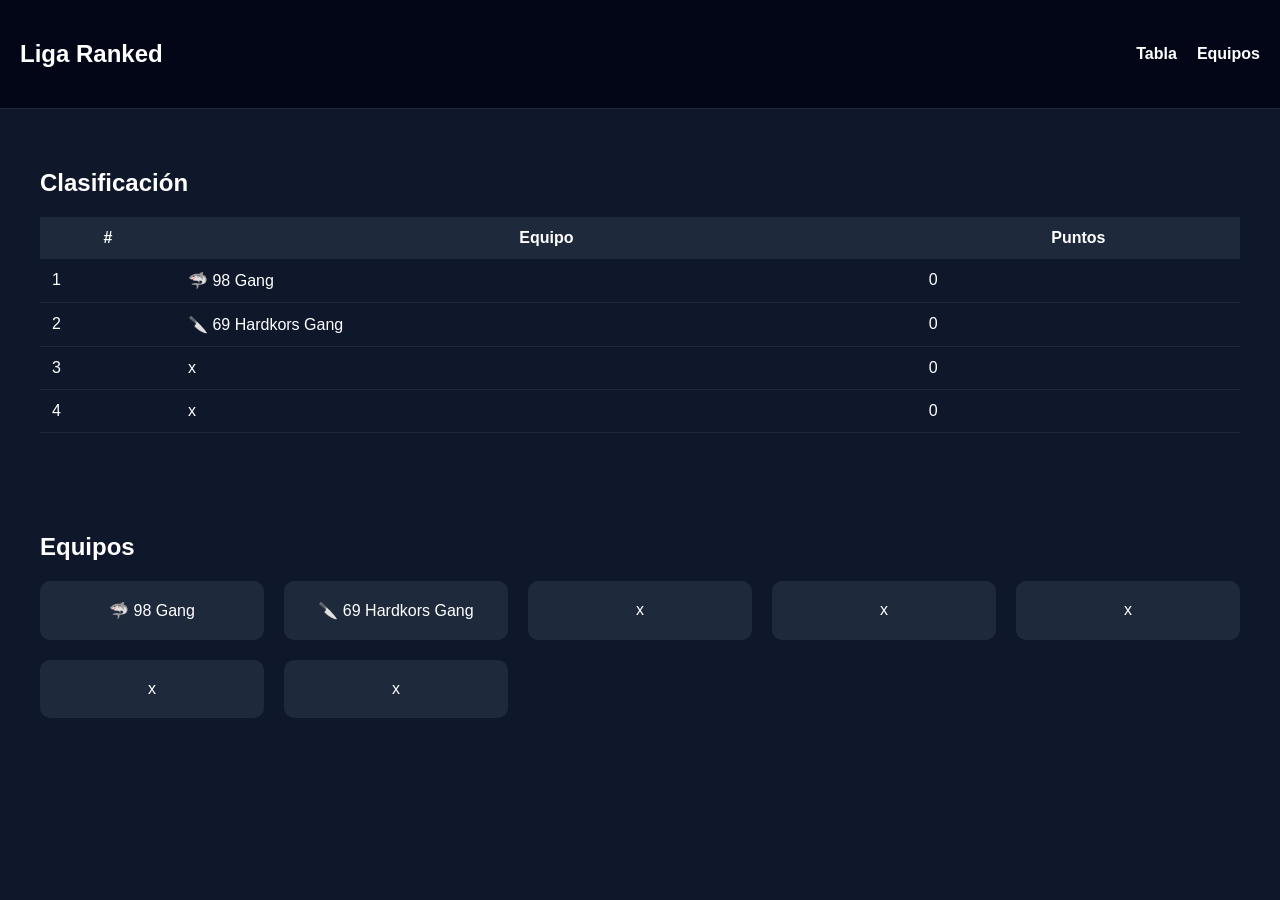
==== index.html @ cc08e944 "Add files via upload" ====
<!DOCTYPE html>
<html lang="es">
<head>
<meta charset="UTF-8">
<title>Liga Ranked</title>
<link rel="stylesheet" href="style.css">
</head>

<body>

<nav>
    <h1>Liga Ranked</h1>
    <ul>
        <li><a href="#tabla">Tabla</a></li>
        <li><a href="#equipos">Equipos</a></li>
    </ul>
</nav>

<section id="tabla">
    <h2>Clasificación</h2>

    <table>
        <thead>
            <tr>
                <th>#</th>
                <th>Equipo</th>
                <th>Puntos</th>
            </tr>
        </thead>

        <tbody id="ranking">
        </tbody>
    </table>
</section>


<section id="equipos">
    <h2>Equipos</h2>

    <div class="equipos">
        <div class="equipo">🦈 98 Gang</div>
        <div class="equipo">🔪 69 Hardkors Gang</div>
        <div class="equipo">x</div>
        <div class="equipo">x</div>
        <div class="equipo">x</div>
        <div class="equipo">x</div>
        <div class="equipo">x</div>
    </div>
    <div id="ventanaJugadores" class="ventana">
        <h3 id="tituloEquipo"></h3>
        <ul id="listaJugadores"></ul>
    </div>
</section>

<script src="script.js"></script>

</body>
</html>
---- style.css ----
body{
    margin:0;
    font-family:Arial;
    background:#0f172a;
    color:white;
}

/* NAVBAR */

nav{
    display:flex;
    justify-content:space-between;
    align-items:center;
    padding:20px;
    background:#020617;
    border-bottom:1px solid #1e293b;
}

nav ul{
    display:flex;
    list-style:none;
    gap:20px;
}

nav a{
    color:white;
    text-decoration:none;
    font-weight:bold;
}

nav a:hover{
    color:#38bdf8;
}

/* SECCIONES */

section{
    padding:40px;
}

/* TABLA */

table{
    width:100%;
    border-collapse:collapse;
    margin-top:20px;
}

th{
    background:#1e293b;
    padding:12px;
}

td{
    padding:12px;
    border-bottom:1px solid #1e293b;
}

tr:hover{
    background:#1e293b;
}

/* EQUIPOS */

.equipos{
    display:grid;
    grid-template-columns:repeat(auto-fit,minmax(200px,1fr));
    gap:20px;
}

.equipo{
    background:#1e293b;
    padding:20px;
    border-radius:10px;
    text-align:center;
}

.ventana{
    margin-top:20px;
    background:#020617;
    padding:20px;
    border-radius:10px;
    display:none;
}

.ventana ul{
    list-style:none;
    padding:0;
}

.ventana li{
    padding:6px 0;
    border-bottom:1px solid #1e293b;
}

.equipo{
    cursor:pointer;
}
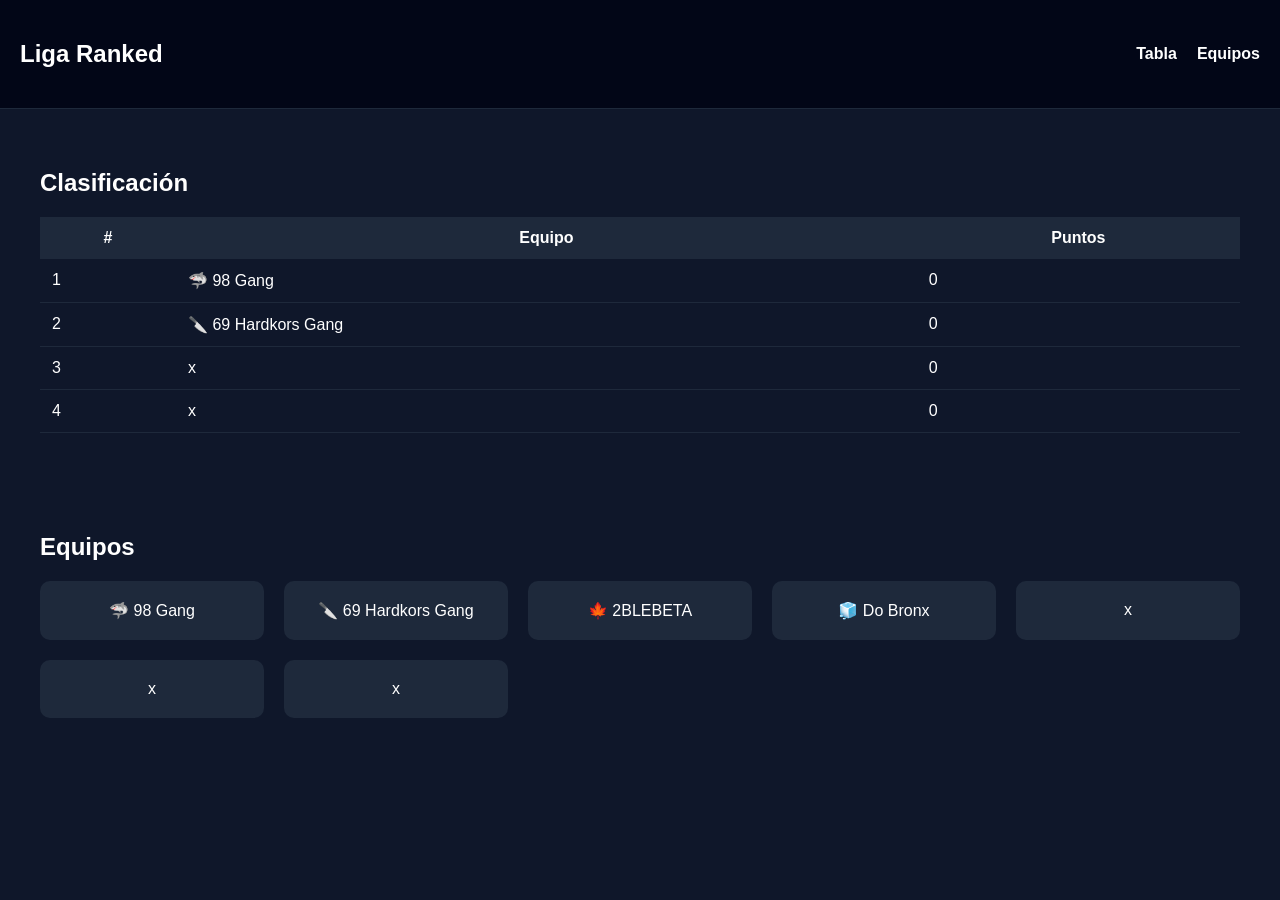
==== commit 06dbb842: "Fix HTML structure and add new teams" ====
--- a/index.html
+++ b/index.html
@@ -40,8 +40,8 @@
     <div class="equipos">
         <div class="equipo">🦈 98 Gang</div>
         <div class="equipo">🔪 69 Hardkors Gang</div>
-        <div class="equipo">x</div>
-        <div class="equipo">x</div>
+        <div class="equipo">🍁 2BLEBETA</div>
+        <div class="equipo">🧊 Do Bronx</div>
         <div class="equipo">x</div>
         <div class="equipo">x</div>
         <div class="equipo">x</div>
@@ -55,4 +55,5 @@
 <script src="script.js"></script>
 
 </body>
-</html>+
+</html>
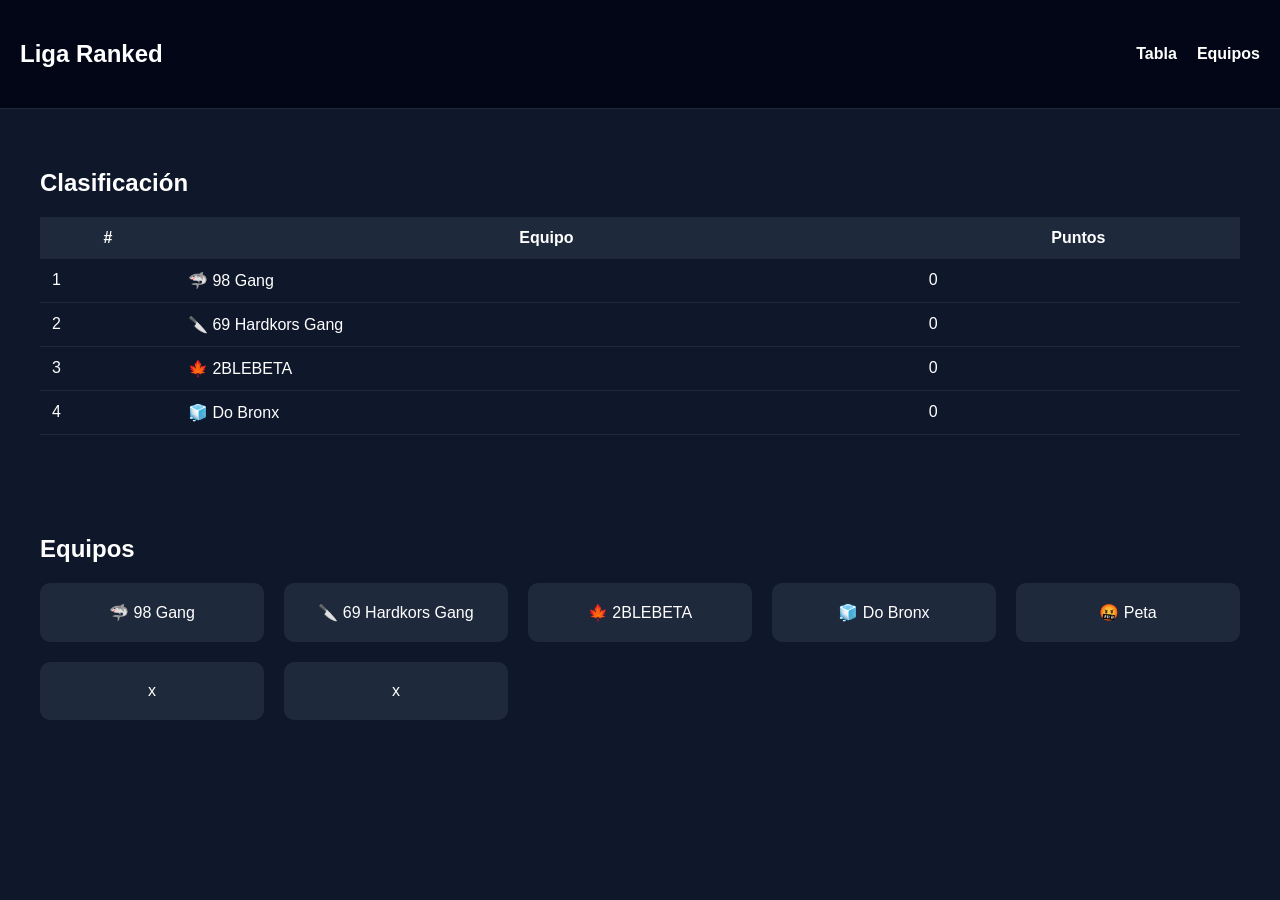
==== commit 1536e328: "Add new team '🤬 Peta' to equipos section Added a new team '🤬 Peta' to the teams section." ====
--- a/index.html
+++ b/index.html
@@ -42,7 +42,7 @@
         <div class="equipo">🔪 69 Hardkors Gang</div>
         <div class="equipo">🍁 2BLEBETA</div>
         <div class="equipo">🧊 Do Bronx</div>
-        <div class="equipo">x</div>
+        <div class="equipo">🤬 Peta</div>
         <div class="equipo">x</div>
         <div class="equipo">x</div>
     </div>
@@ -57,3 +57,4 @@
 </body>
 
 </html>
+
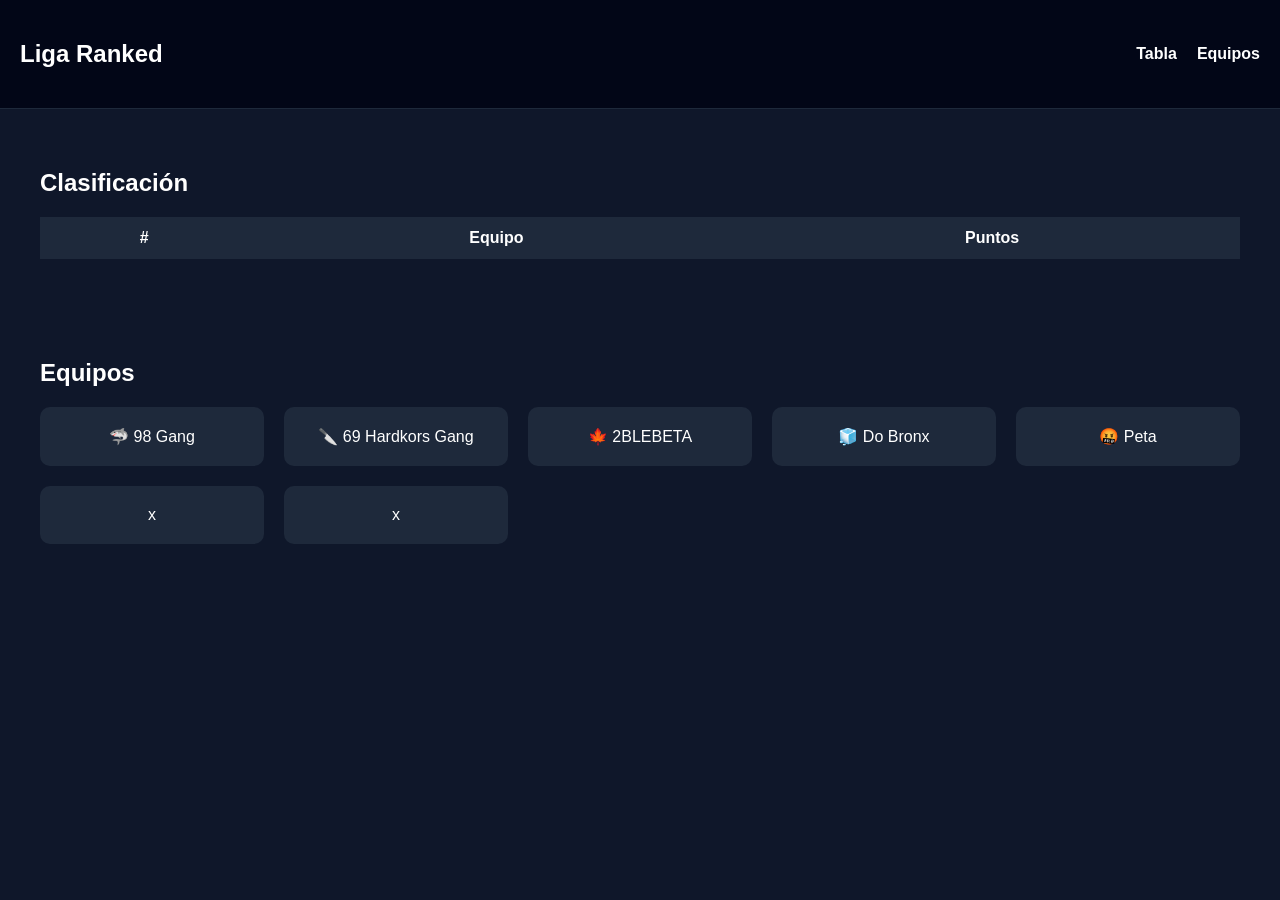
==== commit 48c82967: "Update index.html" ====
--- a/index.html
+++ b/index.html
@@ -55,6 +55,6 @@
 <script src="script.js"></script>
 
 </body>
-
 </html>
 
+
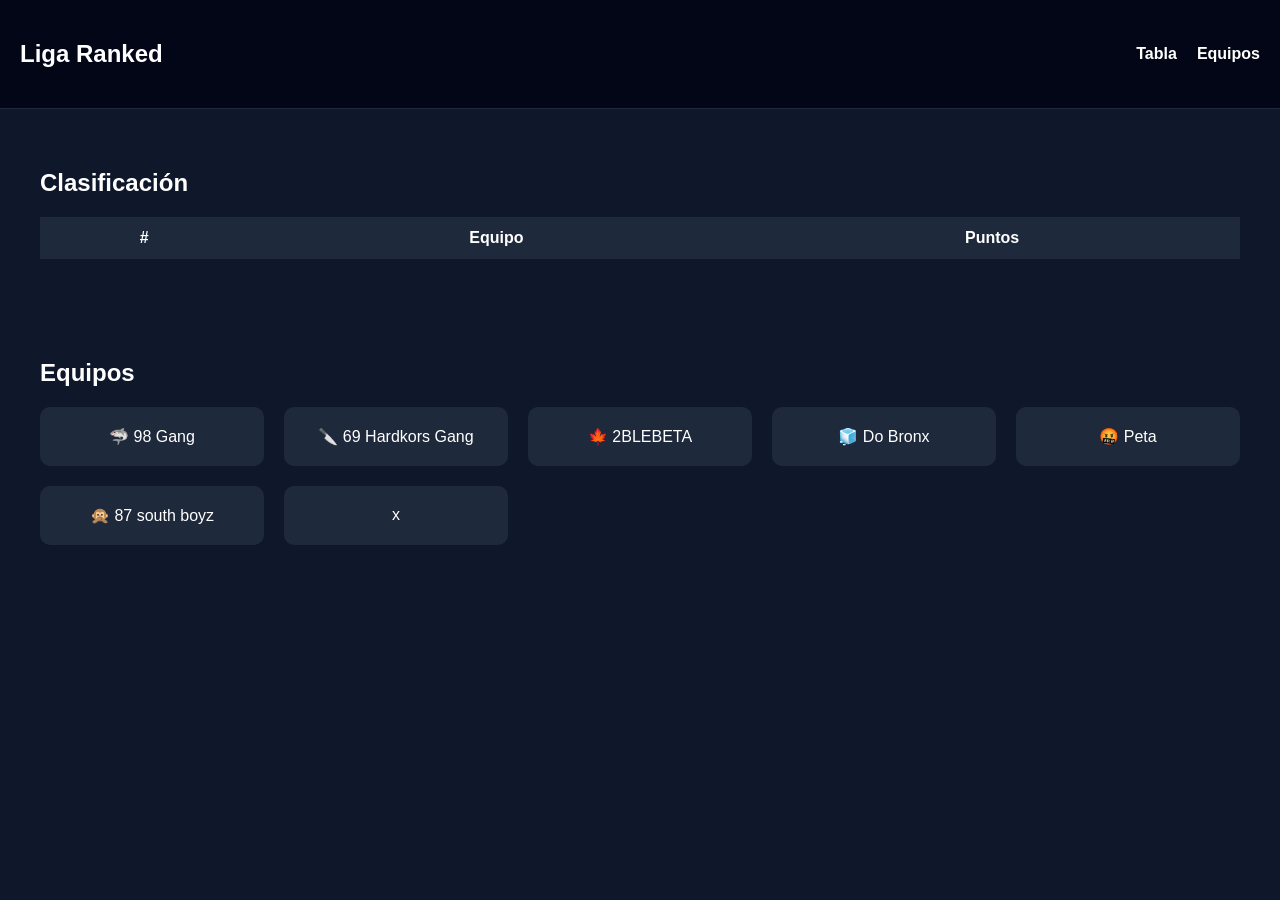
==== commit 1fd07b3d: "Add new team to equipos section Added a new team '🙊 87 south boyz' to the equipos section." ====
--- a/index.html
+++ b/index.html
@@ -43,7 +43,7 @@
         <div class="equipo">🍁 2BLEBETA</div>
         <div class="equipo">🧊 Do Bronx</div>
         <div class="equipo">🤬 Peta</div>
-        <div class="equipo">x</div>
+        <div class="equipo">🙊 87 south boyz</div>
         <div class="equipo">x</div>
     </div>
     <div id="ventanaJugadores" class="ventana">
@@ -58,3 +58,4 @@
 </html>
 
 
+
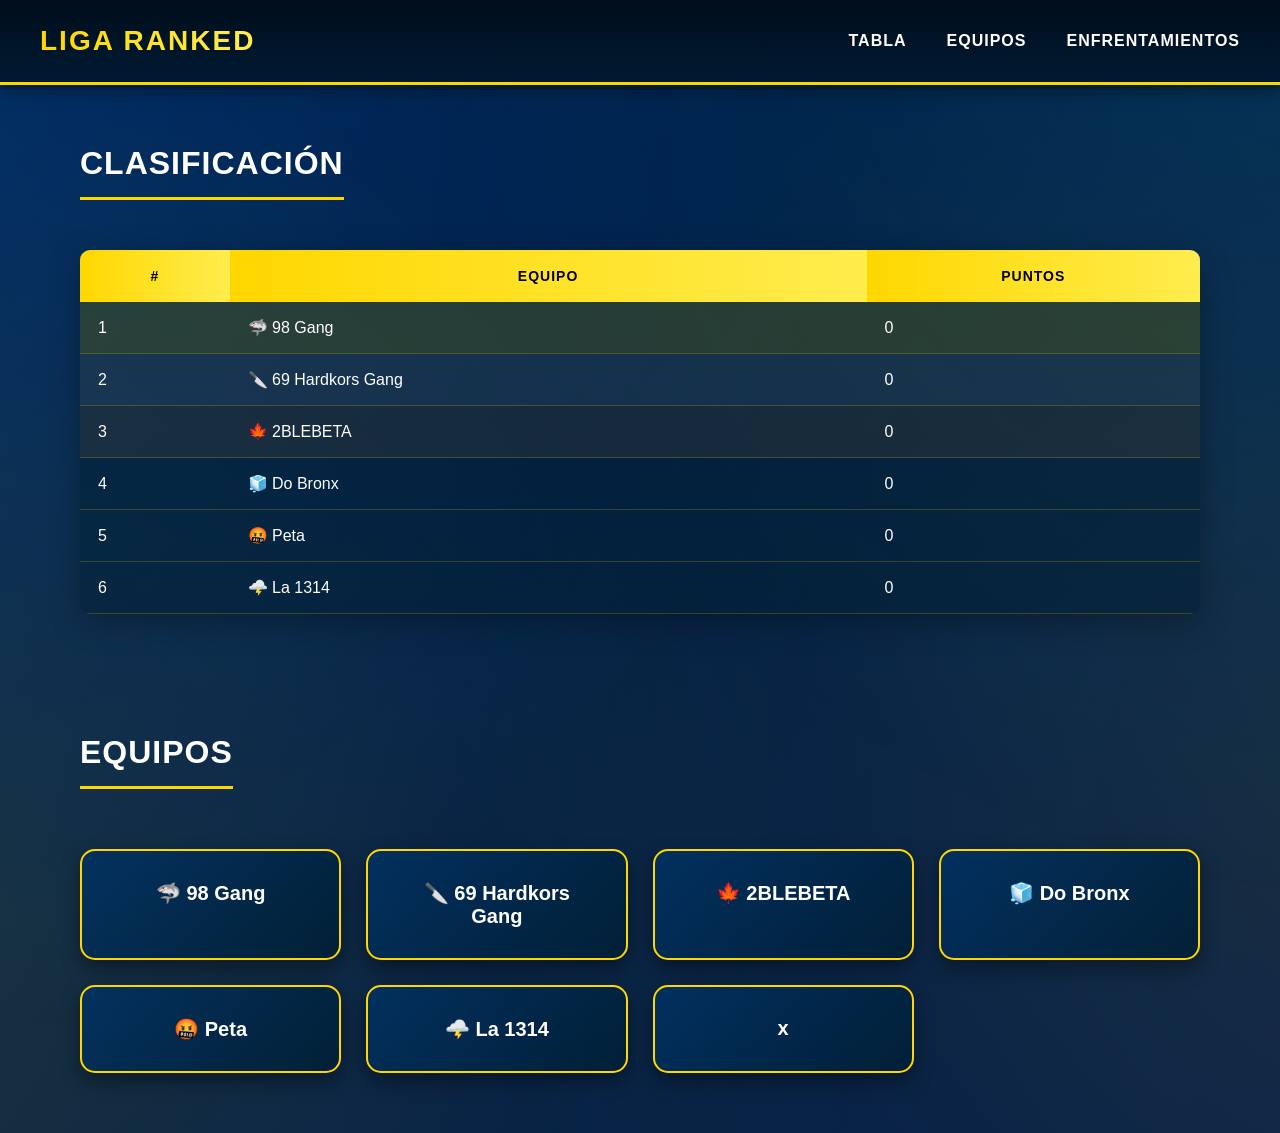
==== commit 58d42154: "Add files via upload" ====
--- a/index.html
+++ b/index.html
@@ -11,8 +11,9 @@
 <nav>
     <h1>Liga Ranked</h1>
     <ul>
-        <li><a href="#tabla">Tabla</a></li>
+        <li><a href="index.html">Tabla</a></li>
         <li><a href="#equipos">Equipos</a></li>
+        <li><a href="enfrentamientos.html">Enfrentamientos</a></li>
     </ul>
 </nav>
 
@@ -43,7 +44,7 @@
         <div class="equipo">🍁 2BLEBETA</div>
         <div class="equipo">🧊 Do Bronx</div>
         <div class="equipo">🤬 Peta</div>
-        <div class="equipo">🙊 87 south boyz</div>
+        <div class="equipo">🌩️  La 1314</div>
         <div class="equipo">x</div>
     </div>
     <div id="ventanaJugadores" class="ventana">
@@ -55,7 +56,4 @@
 <script src="script.js"></script>
 
 </body>
-</html>
-
-
-
+</html>
--- a/style.css
+++ b/style.css
@@ -1,8 +1,105 @@
+* {
+    margin: 0;
+    padding: 0;
+    box-sizing: border-box;
+}
+
+@keyframes gradientShift {
+    0% {
+        background-position: 0% 50%;
+    }
+    50% {
+        background-position: 100% 50%;
+    }
+    100% {
+        background-position: 0% 50%;
+    }
+}
+
+@keyframes float {
+    0%, 100% {
+        transform: translateY(0px) translateX(0px);
+    }
+    25% {
+        transform: translateY(-30px) translateX(20px);
+    }
+    50% {
+        transform: translateY(-60px) translateX(-20px);
+    }
+    75% {
+        transform: translateY(-30px) translateX(30px);
+    }
+}
+
+@keyframes pulse {
+    0%, 100% {
+        opacity: 0.3;
+        transform: scale(1);
+    }
+    50% {
+        opacity: 0.6;
+        transform: scale(1.1);
+    }
+}
+
+@keyframes orb-movement {
+    0% {
+        transform: translate(0, 0);
+        opacity: 0.4;
+    }
+    25% {
+        opacity: 0.6;
+    }
+    50% {
+        transform: translate(100px, -100px);
+        opacity: 0.5;
+    }
+    75% {
+        opacity: 0.4;
+    }
+    100% {
+        transform: translate(0, 0);
+        opacity: 0.4;
+    }
+}
+
 body{
-    margin:0;
-    font-family:Arial;
-    background:#0f172a;
-    color:white;
+    font-family: 'Segoe UI', Tahoma, Geneva, Verdana, sans-serif;
+    background: linear-gradient(-45deg, #001a33, #003366, #001a4d, #002244);
+    background-size: 400% 400%;
+    animation: gradientShift 15s ease infinite;
+    color: white;
+    min-height: 100vh;
+    overflow-x: hidden;
+    position: relative;
+}
+
+body::before {
+    content: '';
+    position: fixed;
+    top: -50%;
+    left: -50%;
+    width: 200%;
+    height: 200%;
+    background: radial-gradient(circle at 20% 30%, rgba(0, 102, 255, 0.2) 0%, transparent 40%),
+                radial-gradient(circle at 80% 70%, rgba(255, 215, 0, 0.1) 0%, transparent 40%);
+    animation: orb-movement 20s ease-in-out infinite;
+    pointer-events: none;
+    z-index: -1;
+}
+
+body::after {
+    content: '';
+    position: fixed;
+    bottom: -50%;
+    right: -50%;
+    width: 200%;
+    height: 200%;
+    background: radial-gradient(circle at 80% 20%, rgba(0, 153, 204, 0.15) 0%, transparent 40%),
+                radial-gradient(circle at 20% 80%, rgba(255, 215, 0, 0.1) 0%, transparent 40%);
+    animation: orb-movement 25s ease-in-out infinite reverse;
+    pointer-events: none;
+    z-index: -1;
 }
 
 /* NAVBAR */
@@ -11,31 +108,76 @@
     display:flex;
     justify-content:space-between;
     align-items:center;
-    padding:20px;
-    background:#020617;
-    border-bottom:1px solid #1e293b;
+    padding: 25px 40px;
+    background: linear-gradient(180deg, #000d1a 0%, #001a33 100%);
+    border-bottom: 3px solid #ffd700;
+    box-shadow: 0 4px 15px rgba(0,0,0,0.5);
+}
+
+nav h1 {
+    font-size: 28px;
+    font-weight: 900;
+    letter-spacing: 2px;
+    text-transform: uppercase;
+    background: linear-gradient(90deg, #ffd700, #ffed4e);
+    -webkit-background-clip: text;
+    -webkit-text-fill-color: transparent;
+    background-clip: text;
 }
 
 nav ul{
     display:flex;
     list-style:none;
-    gap:20px;
+    gap:40px;
 }
 
 nav a{
-    color:white;
+    color: white;
     text-decoration:none;
-    font-weight:bold;
-}
-
-nav a:hover{
-    color:#38bdf8;
+    font-weight: 600;
+    font-size: 16px;
+    text-transform: uppercase;
+    letter-spacing: 1px;
+    transition: all 0.3s ease;
+    position: relative;
+}
+
+nav a::after {
+    content: '';
+    position: absolute;
+    bottom: -5px;
+    left: 0;
+    width: 0;
+    height: 2px;
+    background: #ffd700;
+    transition: width 0.3s ease;
+}
+
+nav a:hover {
+    color: #ffd700;
+}
+
+nav a:hover::after {
+    width: 100%;
 }
 
 /* SECCIONES */
 
 section{
-    padding:40px;
+    padding: 60px 40px;
+    max-width: 1200px;
+    margin: 0 auto;
+}
+
+section h2 {
+    font-size: 32px;
+    font-weight: 900;
+    text-transform: uppercase;
+    margin-bottom: 30px;
+    letter-spacing: 1px;
+    border-bottom: 3px solid #ffd700;
+    padding-bottom: 15px;
+    display: inline-block;
 }
 
 /* TABLA */
@@ -44,55 +186,561 @@
     width:100%;
     border-collapse:collapse;
     margin-top:20px;
+    background: rgba(0, 30, 51, 0.5);
+    border-radius: 10px;
+    overflow: hidden;
+    box-shadow: 0 8px 32px rgba(0, 0, 0, 0.3);
+}
+
+thead {
+    background: linear-gradient(90deg, #003366, #004d99);
 }
 
 th{
-    background:#1e293b;
-    padding:12px;
+    background: linear-gradient(90deg, #ffd700, #ffed4e);
+    color: #000;
+    padding: 18px;
+    font-weight: 700;
+    text-transform: uppercase;
+    font-size: 14px;
+    letter-spacing: 1px;
+}
+
+tbody tr {
+    border-bottom: 1px solid rgba(255, 215, 0, 0.2);
+    transition: all 0.3s ease;
 }
 
 td{
-    padding:12px;
-    border-bottom:1px solid #1e293b;
-}
-
-tr:hover{
-    background:#1e293b;
+    padding: 16px 18px;
+    font-weight: 500;
+}
+
+tbody tr:hover{
+    background: rgba(255, 215, 0, 0.1);
+    transform: scale(1.02);
+    box-shadow: inset 0 0 10px rgba(255, 215, 0, 0.1);
+}
+
+tbody tr:nth-child(1) {
+    background: rgba(255, 215, 0, 0.15);
+    font-weight: 700;
+}
+
+tbody tr:nth-child(2) {
+    background: rgba(192, 192, 192, 0.1);
+}
+
+tbody tr:nth-child(3) {
+    background: rgba(205, 127, 50, 0.1);
 }
 
 /* EQUIPOS */
 
 .equipos{
     display:grid;
-    grid-template-columns:repeat(auto-fit,minmax(200px,1fr));
-    gap:20px;
+    grid-template-columns:repeat(auto-fit,minmax(250px,1fr));
+    gap: 25px;
+    margin-top: 30px;
 }
 
 .equipo{
-    background:#1e293b;
-    padding:20px;
-    border-radius:10px;
-    text-align:center;
-}
+    background: linear-gradient(135deg, rgba(0, 51, 102, 0.8), rgba(0, 30, 51, 0.8));
+    padding: 30px;
+    border-radius: 15px;
+    text-align: center;
+    cursor: pointer;
+    border: 2px solid #ffd700;
+    transition: all 0.4s ease;
+    font-size: 20px;
+    font-weight: 700;
+    box-shadow: 0 8px 20px rgba(0, 0, 0, 0.4);
+    position: relative;
+    overflow: hidden;
+}
+
+.equipo::before {
+    content: '';
+    position: absolute;
+    top: 0;
+    left: -100%;
+    width: 100%;
+    height: 100%;
+    background: linear-gradient(90deg, transparent, rgba(255, 215, 0, 0.3), transparent);
+    transition: left 0.5s ease;
+}
+
+.equipo:hover {
+    background: linear-gradient(135deg, rgba(255, 215, 0, 0.2), rgba(255, 215, 0, 0.1));
+    transform: translateY(-10px) scale(1.05);
+    box-shadow: 0 15px 40px rgba(255, 215, 0, 0.3);
+    border-color: #ffed4e;
+}
+
+.equipo:hover::before {
+    left: 100%;
+}
+
+/* VENTANA DE JUGADORES */
 
 .ventana{
-    margin-top:20px;
-    background:#020617;
-    padding:20px;
-    border-radius:10px;
-    display:none;
+    margin-top: 30px;
+    background: linear-gradient(135deg, rgba(0, 30, 51, 0.9), rgba(0, 51, 102, 0.9));
+    padding: 30px;
+    border-radius: 15px;
+    border: 2px solid #ffd700;
+    display: none;
+    box-shadow: 0 8px 32px rgba(0, 0, 0, 0.4);
+}
+
+.ventana h3 {
+    font-size: 24px;
+    font-weight: 700;
+    margin-bottom: 20px;
+    color: #ffd700;
+    text-transform: uppercase;
+    letter-spacing: 1px;
 }
 
 .ventana ul{
-    list-style:none;
-    padding:0;
+    list-style: none;
+    padding: 0;
 }
 
 .ventana li{
-    padding:6px 0;
-    border-bottom:1px solid #1e293b;
-}
-
-.equipo{
-    cursor:pointer;
+    padding: 12px 0;
+    border-bottom: 1px solid rgba(255, 215, 0, 0.2);
+    font-size: 16px;
+    transition: all 0.2s ease;
+}
+
+.ventana li:hover {
+    padding-left: 10px;
+    color: #ffd700;
+}
+
+.ventana li:last-child {
+    border-bottom: none;
+}
+
+/* ENFRENTAMIENTOS */
+
+.partido-container {
+    display: grid;
+    gap: 20px;
+    margin: 30px 0;
+}
+
+.sin-enfrentamientos {
+    text-align: center;
+    color: #ffd700;
+    font-size: 18px;
+    padding: 40px;
+    background: rgba(0, 30, 51, 0.4);
+    border-radius: 15px;
+    border: 2px dashed #ffd700;
+}
+
+.partido {
+    background: linear-gradient(135deg, rgba(0, 51, 102, 0.9), rgba(0, 30, 51, 0.9));
+    border-radius: 15px;
+    border: 2px solid #ffd700;
+    overflow: hidden;
+    box-shadow: 0 8px 32px rgba(0, 0, 0, 0.4);
+    transition: all 0.4s ease;
+    display: flex;
+    flex-direction: column;
+}
+
+.partido:hover {
+    transform: translateY(-8px);
+    box-shadow: 0 15px 50px rgba(255, 215, 0, 0.3);
+    border-color: #ffed4e;
+}
+
+.partido.pendiente {
+    opacity: 0.75;
+    border-color: #888888;
+}
+
+.partido.pendiente:hover {
+    border-color: #ffd700;
+}
+
+.partido-header {
+    background: linear-gradient(90deg, #ffd700, #ffed4e);
+    color: #000;
+    padding: 12px 20px;
+    display: flex;
+    justify-content: space-between;
+    align-items: center;
+    font-weight: 700;
+    text-transform: uppercase;
+    font-size: 12px;
+    letter-spacing: 1px;
+}
+
+.jornada {
+    color: #001a33;
+    font-weight: 900;
+}
+
+.estado-badge {
+    background: rgba(0, 0, 0, 0.3);
+    padding: 4px 12px;
+    border-radius: 20px;
+    font-size: 11px;
+    font-weight: 900;
+}
+
+.estado-badge.completado {
+    background: rgba(0, 150, 100, 0.5);
+}
+
+.partido-body {
+    padding: 30px;
+    display: flex;
+    align-items: center;
+    justify-content: space-around;
+    gap: 20px;
+    flex: 1;
+}
+
+.equipo-lado {
+    display: flex;
+    flex-direction: column;
+    align-items: center;
+    gap: 15px;
+    flex: 1;
+}
+
+.equipo-lado.derecha {
+    flex-direction: column-reverse;
+}
+
+.escudo {
+    width: 80px;
+    height: 80px;
+    background: linear-gradient(135deg, #ffd700, #ffed4e);
+    color: #001a33;
+    border-radius: 50%;
+    display: flex;
+    align-items: center;
+    justify-content: center;
+    font-size: 36px;
+    font-weight: 900;
+    box-shadow: 0 8px 20px rgba(255, 215, 0, 0.4);
+    border: 3px solid #ffd700;
+}
+
+.equipo-info {
+    text-align: center;
+}
+
+.nombre-equipo {
+    font-size: 16px;
+    font-weight: 700;
+    margin: 0;
+    line-height: 1.3;
+    color: white;
+}
+
+.resultado {
+    padding: 0 20px;
+    flex-shrink: 0;
+}
+
+.score {
+    display: flex;
+    align-items: center;
+    gap: 15px;
+    justify-content: center;
+}
+
+.puntos {
+    font-size: 56px;
+    font-weight: 900;
+    color: #ffd700;
+    min-width: 70px;
+    text-align: center;
+}
+
+.score .vs {
+    font-size: 24px;
+    color: #ffd700;
+    font-weight: 900;
+}
+
+/* ESTADOS DE GANADOR */
+
+.partido.equipo1-ganador .equipo-lado:first-child .escudo {
+    background: linear-gradient(135deg, #ffd700, #ffed4e);
+    box-shadow: 0 0 20px rgba(255, 215, 0, 0.7), inset 0 0 10px rgba(255, 215, 0, 0.3);
+}
+
+.partido.equipo1-ganador .equipo-lado:first-child .nombre-equipo {
+    color: #ffed4e;
+    text-shadow: 0 0 10px rgba(255, 215, 0, 0.5);
+}
+
+.partido.equipo2-ganador .equipo-lado.derecha .escudo {
+    background: linear-gradient(135deg, #ffd700, #ffed4e);
+    box-shadow: 0 0 20px rgba(255, 215, 0, 0.7), inset 0 0 10px rgba(255, 215, 0, 0.3);
+}
+
+.partido.equipo2-ganador .equipo-lado.derecha .nombre-equipo {
+    color: #ffed4e;
+    text-shadow: 0 0 10px rgba(255, 215, 0, 0.5);
+}
+
+.partido-acciones {
+    display: flex;
+    gap: 10px;
+    padding: 15px 20px;
+    background: rgba(0, 0, 0, 0.2);
+    justify-content: flex-end;
+}
+
+.btn-editar {
+    background: rgba(100, 180, 255, 0.8);
+    border: none;
+    color: white;
+    width: 40px;
+    height: 40px;
+    border-radius: 50%;
+    font-size: 18px;
+    cursor: pointer;
+    transition: all 0.3s ease;
+    font-weight: bold;
+    display: flex;
+    align-items: center;
+    justify-content: center;
+}
+
+.btn-editar:hover {
+    background: rgba(100, 180, 255, 1);
+    transform: scale(1.1);
+}
+
+.btn-eliminar {
+    background: rgba(255, 100, 100, 0.8);
+    border: none;
+    color: white;
+    width: 40px;
+    height: 40px;
+    border-radius: 50%;
+    font-size: 24px;
+    cursor: pointer;
+    transition: all 0.3s ease;
+    font-weight: bold;
+}
+
+.btn-eliminar:hover {
+    background: rgba(255, 50, 50, 1);
+    transform: scale(1.1);
+}
+
+/* MODAL LOGIN */
+
+.login-modal {
+    display: flex;
+    position: fixed;
+    top: 0;
+    left: 0;
+    width: 100%;
+    height: 100%;
+    background: rgba(0, 0, 0, 0.9);
+    align-items: center;
+    justify-content: center;
+    z-index: 9999;
+}
+
+.login-content {
+    background: linear-gradient(135deg, rgba(0, 51, 102, 0.95), rgba(0, 30, 51, 0.95));
+    border: 2px solid #ffd700;
+    border-radius: 15px;
+    padding: 40px;
+    text-align: center;
+    max-width: 400px;
+    box-shadow: 0 20px 60px rgba(0, 0, 0, 0.5);
+}
+
+.login-content h2 {
+    color: #ffd700;
+    font-size: 28px;
+    margin-bottom: 10px;
+    text-transform: uppercase;
+    letter-spacing: 2px;
+}
+
+.login-content p {
+    color: #ccc;
+    margin-bottom: 20px;
+    font-size: 14px;
+}
+
+.login-content input {
+    width: 100%;
+    padding: 12px 15px;
+    background: rgba(0, 30, 51, 0.8);
+    border: 2px solid #ffd700;
+    color: white;
+    border-radius: 8px;
+    font-weight: 600;
+    margin-bottom: 15px;
+    font-size: 16px;
+}
+
+.login-content input:focus {
+    outline: none;
+    background: rgba(0, 51, 102, 0.9);
+    box-shadow: 0 0 15px rgba(255, 215, 0, 0.4);
+}
+
+.login-content button {
+    background: linear-gradient(90deg, #ffd700, #ffed4e);
+    border: none;
+    color: #000;
+    padding: 12px 30px;
+    border-radius: 8px;
+    font-weight: 700;
+    text-transform: uppercase;
+    letter-spacing: 1px;
+    cursor: pointer;
+    width: 100%;
+    font-size: 14px;
+    transition: all 0.3s ease;
+}
+
+.login-content button:hover {
+    transform: scale(1.02);
+    box-shadow: 0 8px 20px rgba(255, 215, 0, 0.5);
+}
+
+.skip-text {
+    margin-top: 20px !important;
+    font-size: 13px !important;
+}
+
+.skip-text a {
+    color: #ffd700;
+    text-decoration: none;
+    font-weight: 700;
+    transition: all 0.3s ease;
+}
+
+.skip-text a:hover {
+    color: #ffed4e;
+    text-decoration: underline;
+}
+
+/* FORMULARIO AGREGAR PARTIDO */
+
+.agregar-partido {
+    background: linear-gradient(135deg, rgba(0, 51, 102, 0.8), rgba(0, 30, 51, 0.8));
+    padding: 30px;
+    border-radius: 15px;
+    border: 2px solid #ffd700;
+    margin-top: 40px;
+    box-shadow: 0 8px 32px rgba(0, 0, 0, 0.4);
+}
+
+.agregar-partido h3 {
+    font-size: 22px;
+    font-weight: 700;
+    color: #ffd700;
+    margin-bottom: 20px;
+    text-transform: uppercase;
+    letter-spacing: 1px;
+}
+
+#formPartido {
+    display: grid;
+    grid-template-columns: 1fr 120px 1fr 120px auto;
+    gap: 15px;
+    align-items: end;
+}
+
+#formPartido select,
+#formPartido input {
+    padding: 12px 15px;
+    background: rgba(0, 30, 51, 0.8);
+    border: 2px solid #ffd700;
+    color: white;
+    border-radius: 8px;
+    font-weight: 600;
+    font-size: 14px;
+    transition: all 0.3s ease;
+}
+
+#formPartido select:focus,
+#formPartido input:focus {
+    outline: none;
+    background: rgba(0, 51, 102, 0.9);
+    box-shadow: 0 0 15px rgba(255, 215, 0, 0.4);
+}
+
+#formPartido select {
+    cursor: pointer;
+}
+
+#formPartido select option {
+    background: #001a33;
+    color: white;
+}
+
+#formPartido input::placeholder {
+    color: rgba(255, 215, 0, 0.6);
+}
+
+.vs {
+    text-align: center;
+    font-weight: 900;
+    color: #ffd700;
+    font-size: 16px;
+    text-transform: uppercase;
+}
+
+#formPartido button {
+    background: linear-gradient(90deg, #ffd700, #ffed4e);
+    border: none;
+    color: #000;
+    padding: 12px 20px;
+    border-radius: 8px;
+    font-weight: 700;
+    text-transform: uppercase;
+    letter-spacing: 1px;
+    cursor: pointer;
+    transition: all 0.3s ease;
+    font-size: 14px;
+}
+
+#formPartido button:hover {
+    transform: scale(1.05);
+    box-shadow: 0 8px 20px rgba(255, 215, 0, 0.5);
+}
+
+#formPartido button:active {
+    transform: scale(0.98);
+}
+
+/* RESPONSIVE */
+
+@media (max-width: 900px) {
+    #formPartido {
+        grid-template-columns: 1fr 1fr;
+    }
+    
+    .vs {
+        grid-column: 1 / -1;
+    }
+    
+    .partido-body {
+        flex-direction: column;
+        gap: 15px;
+    }
+    
+    .puntos {
+        font-size: 40px;
+    }
 }
